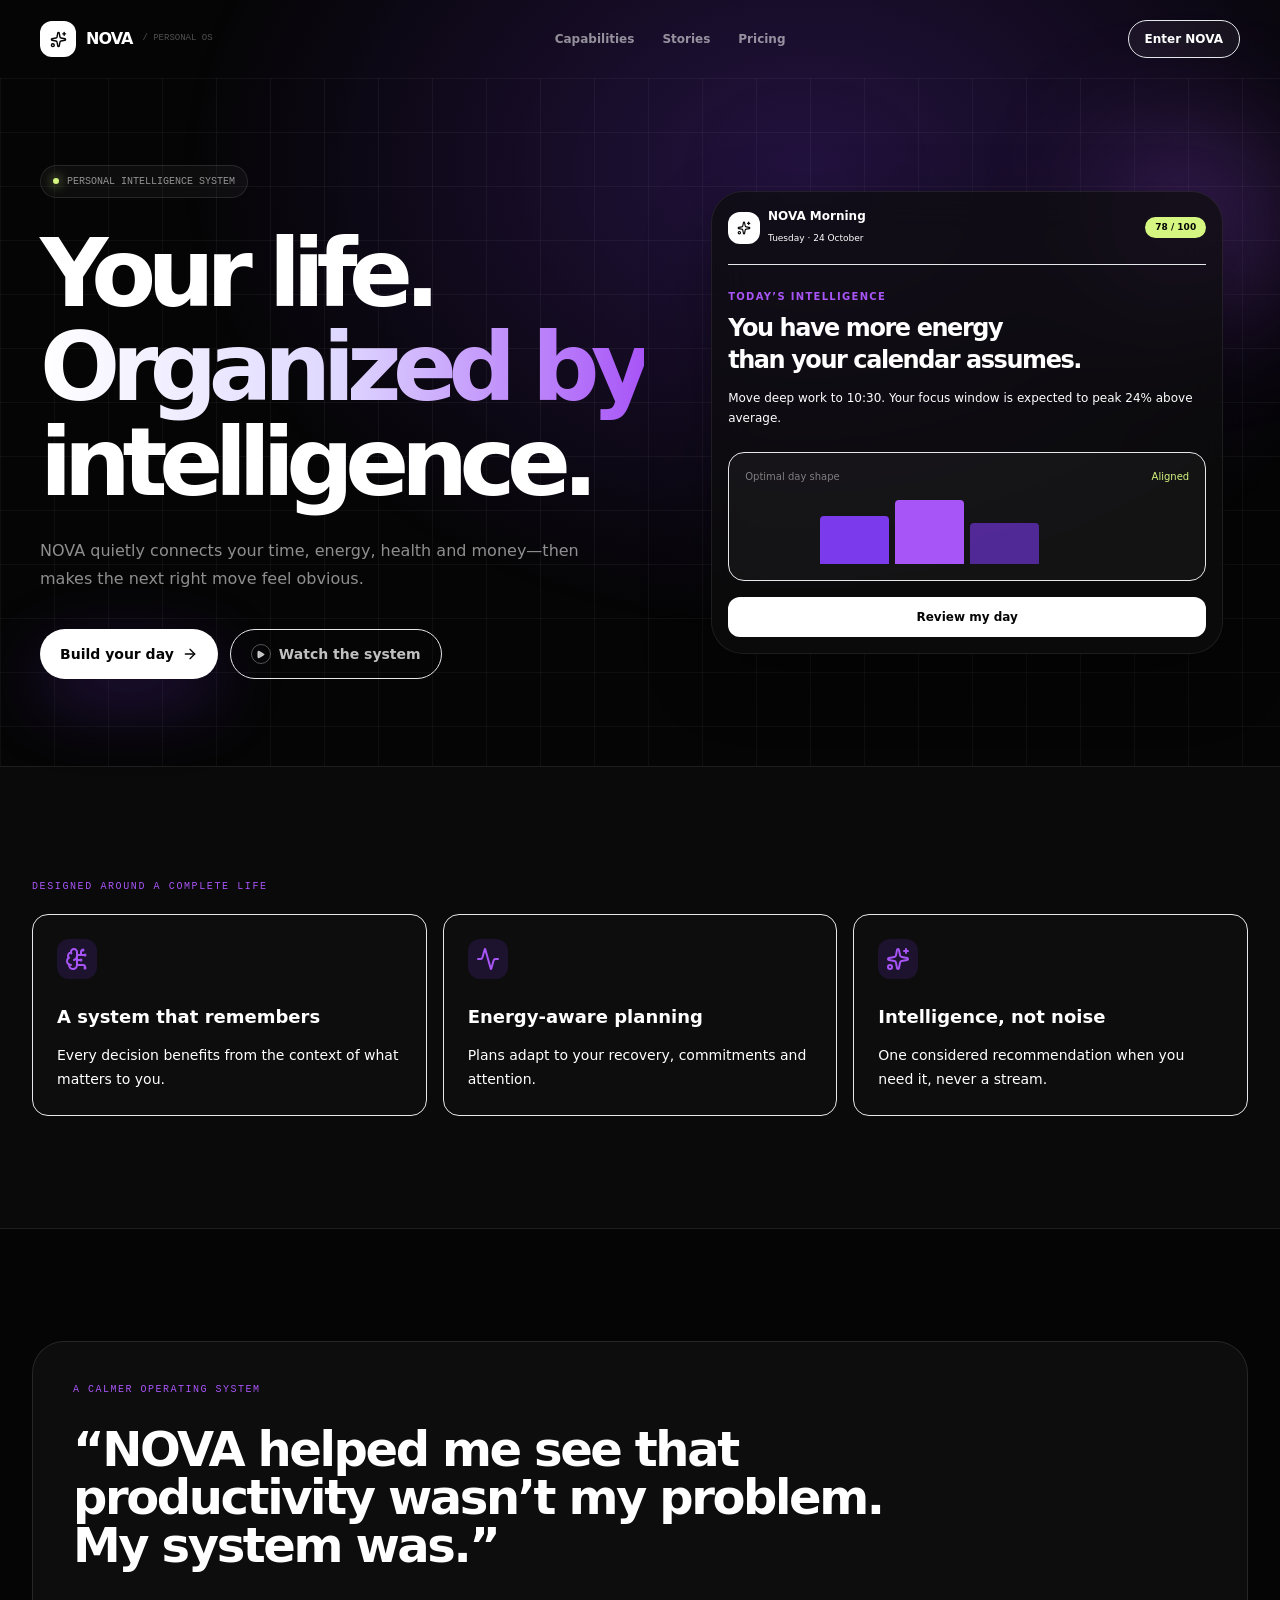
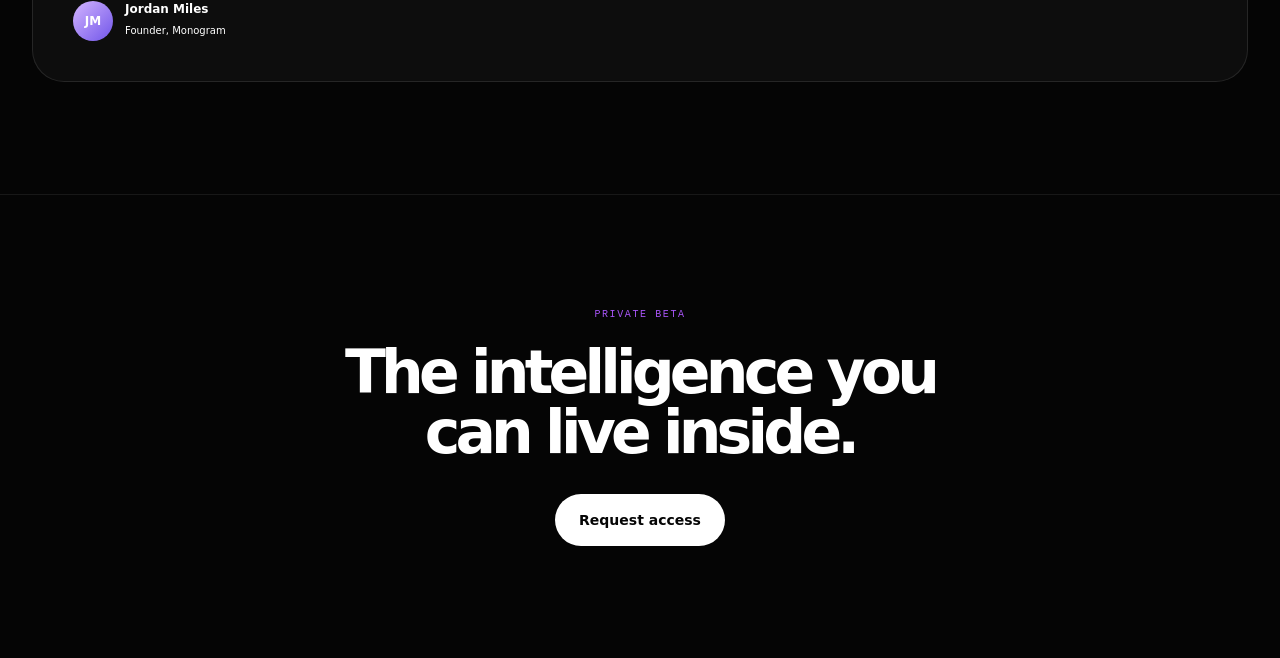
==== nova/index.html @ c9003117 "Publish product design collection" ====
<!doctype html><html lang="en"><head><meta charset="UTF-8"/><meta name="viewport" content="width=device-width,initial-scale=1.0"/><meta name="theme-color" content="#050505"/><title>NOVA — Personal Intelligence System</title>  <script type="module" crossorigin src="/nova/assets/index-4F0aN7J9.js"></script>
  <link rel="stylesheet" crossorigin href="/nova/assets/index-CDUQumEA.css">
</head><body><div id="root"></div></body></html>
---- nova/assets/index-CDUQumEA.css ----
*,:before,:after,::backdrop{--tw-border-spacing-x:0;--tw-border-spacing-y:0;--tw-translate-x:0;--tw-translate-y:0;--tw-rotate:0;--tw-skew-x:0;--tw-skew-y:0;--tw-scale-x:1;--tw-scale-y:1;--tw-pan-x: ;--tw-pan-y: ;--tw-pinch-zoom: ;--tw-scroll-snap-strictness:proximity;--tw-gradient-from-position: ;--tw-gradient-via-position: ;--tw-gradient-to-position: ;--tw-ordinal: ;--tw-slashed-zero: ;--tw-numeric-figure: ;--tw-numeric-spacing: ;--tw-numeric-fraction: ;--tw-ring-inset: ;--tw-ring-offset-width:0px;--tw-ring-offset-color:#fff;--tw-ring-color:#3b82f680;--tw-ring-offset-shadow:0 0 #0000;--tw-ring-shadow:0 0 #0000;--tw-shadow:0 0 #0000;--tw-shadow-colored:0 0 #0000;--tw-blur: ;--tw-brightness: ;--tw-contrast: ;--tw-grayscale: ;--tw-hue-rotate: ;--tw-invert: ;--tw-saturate: ;--tw-sepia: ;--tw-drop-shadow: ;--tw-backdrop-blur: ;--tw-backdrop-brightness: ;--tw-backdrop-contrast: ;--tw-backdrop-grayscale: ;--tw-backdrop-hue-rotate: ;--tw-backdrop-invert: ;--tw-backdrop-opacity: ;--tw-backdrop-saturate: ;--tw-backdrop-sepia: ;--tw-contain-size: ;--tw-contain-layout: ;--tw-contain-paint: ;--tw-contain-style: }*,:before,:after{box-sizing:border-box;border:0 solid #e5e7eb}:before,:after{--tw-content:""}html,:host{-webkit-text-size-adjust:100%;tab-size:4;font-feature-settings:normal;font-variation-settings:normal;-webkit-tap-highlight-color:transparent;font-family:ui-sans-serif,system-ui,sans-serif,Apple Color Emoji,Segoe UI Emoji,Segoe UI Symbol,Noto Color Emoji;line-height:1.5}body{line-height:inherit;margin:0}hr{height:0;color:inherit;border-top-width:1px}abbr:where([title]){-webkit-text-decoration:underline dotted;text-decoration:underline dotted}h1,h2,h3,h4,h5,h6{font-size:inherit;font-weight:inherit}a{color:inherit;-webkit-text-decoration:inherit;text-decoration:inherit}b,strong{font-weight:bolder}code,kbd,samp,pre{font-feature-settings:normal;font-variation-settings:normal;font-family:ui-monospace,SFMono-Regular,Menlo,Monaco,Consolas,Liberation Mono,Courier New,monospace;font-size:1em}small{font-size:80%}sub,sup{vertical-align:baseline;font-size:75%;line-height:0;position:relative}sub{bottom:-.25em}sup{top:-.5em}table{text-indent:0;border-color:inherit;border-collapse:collapse}button,input,optgroup,select,textarea{font-feature-settings:inherit;font-variation-settings:inherit;font-family:inherit;font-size:100%;font-weight:inherit;line-height:inherit;letter-spacing:inherit;color:inherit;margin:0;padding:0}button,select{text-transform:none}button,input:where([type=button]),input:where([type=reset]),input:where([type=submit]){-webkit-appearance:button;background-color:#0000;background-image:none}:-moz-focusring{outline:auto}:-moz-ui-invalid{box-shadow:none}progress{vertical-align:baseline}::-webkit-inner-spin-button{height:auto}::-webkit-outer-spin-button{height:auto}[type=search]{-webkit-appearance:textfield;outline-offset:-2px}::-webkit-search-decoration{-webkit-appearance:none}::-webkit-file-upload-button{-webkit-appearance:button;font:inherit}summary{display:list-item}blockquote,dl,dd,h1,h2,h3,h4,h5,h6,hr,figure,p,pre{margin:0}fieldset{margin:0;padding:0}legend{padding:0}ol,ul,menu{margin:0;padding:0;list-style:none}dialog{padding:0}textarea{resize:vertical}input::-moz-placeholder{opacity:1;color:#9ca3af}textarea::-moz-placeholder{opacity:1;color:#9ca3af}input::placeholder,textarea::placeholder{opacity:1;color:#9ca3af}button,[role=button]{cursor:pointer}:disabled{cursor:default}img,svg,video,canvas,audio,iframe,embed,object{vertical-align:middle;display:block}img,video{max-width:100%;height:auto}[hidden]:where(:not([hidden=until-found])){display:none}.pointer-events-none{pointer-events:none}.visible{visibility:visible}.fixed{position:fixed}.absolute{position:absolute}.relative{position:relative}.sticky{position:sticky}.inset-0{inset:0}.inset-x-0{left:0;right:0}.inset-y-0{top:0;bottom:0}.-right-12{right:-3rem}.-top-12{top:-3rem}.-top-52{top:-13rem}.bottom-\[22\%\]{bottom:22%}.left-0{left:0}.left-\[15\%\]{left:15%}.left-\[29\%\]{left:29%}.left-\[51\%\]{left:51%}.right-2{right:.5rem}.right-\[17\%\]{right:17%}.right-\[8\%\]{right:8%}.top-0{top:0}.top-2{top:.5rem}.top-\[20\%\]{top:20%}.top-\[30\%\]{top:30%}.top-\[44\%\]{top:44%}.z-20{z-index:20}.z-30{z-index:30}.z-40{z-index:40}.z-50{z-index:50}.float-right{float:right}.mx-auto{margin-left:auto;margin-right:auto}.-mt-0\.5{margin-top:-.125rem}.ml-12{margin-left:3rem}.ml-2{margin-left:.5rem}.ml-auto{margin-left:auto}.mr-1{margin-right:.25rem}.mr-2{margin-right:.5rem}.mt-1{margin-top:.25rem}.mt-10{margin-top:2.5rem}.mt-2{margin-top:.5rem}.mt-3{margin-top:.75rem}.mt-4{margin-top:1rem}.mt-5{margin-top:1.25rem}.mt-6{margin-top:1.5rem}.mt-7{margin-top:1.75rem}.mt-8{margin-top:2rem}.mt-9{margin-top:2.25rem}.mt-auto{margin-top:auto}.block{display:block}.inline{display:inline}.flex{display:flex}.inline-flex{display:inline-flex}.grid{display:grid}.hidden{display:none}.h-1\.5{height:.375rem}.h-10{height:2.5rem}.h-12{height:3rem}.h-16{height:4rem}.h-2{height:.5rem}.h-24{height:6rem}.h-28{height:7rem}.h-3{height:.75rem}.h-40{height:10rem}.h-5{height:1.25rem}.h-6{height:1.5rem}.h-7{height:1.75rem}.h-8{height:2rem}.h-9{height:2.25rem}.h-\[20\%\]{height:20%}.h-\[35\%\]{height:35%}.h-\[35rem\]{height:35rem}.h-\[4\.4rem\]{height:4.4rem}.h-\[4\.75rem\]{height:4.75rem}.h-\[42\%\]{height:42%}.h-\[48rem\]{height:48rem}.h-\[5\.3rem\]{height:5.3rem}.h-\[64\%\]{height:64%}.h-\[75\%\]{height:75%}.h-full{height:100%}.min-h-\[40rem\]{min-height:40rem}.min-h-\[43rem\]{min-height:43rem}.min-h-\[calc\(100vh-9rem\)\]{min-height:calc(100vh - 9rem)}.min-h-screen{min-height:100vh}.w-1\.5{width:.375rem}.w-10{width:2.5rem}.w-12{width:3rem}.w-2{width:.5rem}.w-24{width:6rem}.w-28{width:7rem}.w-3{width:.75rem}.w-40{width:10rem}.w-5{width:1.25rem}.w-6{width:1.5rem}.w-7{width:1.75rem}.w-8{width:2rem}.w-9{width:2.25rem}.w-\[17\.5rem\]{width:17.5rem}.w-\[35rem\]{width:35rem}.w-\[4\.75rem\]{width:4.75rem}.w-\[5\.3rem\]{width:5.3rem}.w-fit{width:fit-content}.w-full{width:100%}.min-w-0{min-width:0}.max-w-3xl{max-width:48rem}.max-w-4xl{max-width:56rem}.max-w-7xl{max-width:80rem}.max-w-\[108rem\]{max-width:108rem}.max-w-\[32rem\]{max-width:32rem}.max-w-\[78\%\]{max-width:78%}.max-w-xl{max-width:36rem}.flex-1{flex:1}.shrink-0{flex-shrink:0}.-translate-x-full{--tw-translate-x:-100%;transform:translate(var(--tw-translate-x), var(--tw-translate-y)) rotate(var(--tw-rotate)) skewX(var(--tw-skew-x)) skewY(var(--tw-skew-y)) scaleX(var(--tw-scale-x)) scaleY(var(--tw-scale-y))}.translate-x-0{--tw-translate-x:0px;transform:translate(var(--tw-translate-x), var(--tw-translate-y)) rotate(var(--tw-rotate)) skewX(var(--tw-skew-x)) skewY(var(--tw-skew-y)) scaleX(var(--tw-scale-x)) scaleY(var(--tw-scale-y))}.grid-cols-3{grid-template-columns:repeat(3,minmax(0,1fr))}.flex-col{flex-direction:column}.flex-wrap{flex-wrap:wrap}.place-items-center{place-items:center}.items-start{align-items:flex-start}.items-end{align-items:flex-end}.items-center{align-items:center}.justify-end{justify-content:flex-end}.justify-between{justify-content:space-between}.gap-1{gap:.25rem}.gap-1\.5{gap:.375rem}.gap-12{gap:3rem}.gap-2{gap:.5rem}.gap-2\.5{gap:.625rem}.gap-3{gap:.75rem}.gap-4{gap:1rem}.gap-5{gap:1.25rem}.gap-7{gap:1.75rem}.space-y-1>:not([hidden])~:not([hidden]){--tw-space-y-reverse:0;margin-top:calc(.25rem * calc(1 - var(--tw-space-y-reverse)));margin-bottom:calc(.25rem * var(--tw-space-y-reverse))}.space-y-2>:not([hidden])~:not([hidden]){--tw-space-y-reverse:0;margin-top:calc(.5rem * calc(1 - var(--tw-space-y-reverse)));margin-bottom:calc(.5rem * var(--tw-space-y-reverse))}.space-y-3>:not([hidden])~:not([hidden]){--tw-space-y-reverse:0;margin-top:calc(.75rem * calc(1 - var(--tw-space-y-reverse)));margin-bottom:calc(.75rem * var(--tw-space-y-reverse))}.space-y-4>:not([hidden])~:not([hidden]){--tw-space-y-reverse:0;margin-top:calc(1rem * calc(1 - var(--tw-space-y-reverse)));margin-bottom:calc(1rem * var(--tw-space-y-reverse))}.space-y-5>:not([hidden])~:not([hidden]){--tw-space-y-reverse:0;margin-top:calc(1.25rem * calc(1 - var(--tw-space-y-reverse)));margin-bottom:calc(1.25rem * var(--tw-space-y-reverse))}.divide-y>:not([hidden])~:not([hidden]){--tw-divide-y-reverse:0;border-top-width:calc(1px * calc(1 - var(--tw-divide-y-reverse)));border-bottom-width:calc(1px * var(--tw-divide-y-reverse))}.overflow-auto{overflow:auto}.overflow-hidden{overflow:hidden}.rounded{border-radius:.25rem}.rounded-2xl{border-radius:1rem}.rounded-3xl{border-radius:1.5rem}.rounded-\[2rem\]{border-radius:2rem}.rounded-full{border-radius:9999px}.rounded-lg{border-radius:.5rem}.rounded-xl{border-radius:.75rem}.rounded-t{border-top-left-radius:.25rem;border-top-right-radius:.25rem}.rounded-t-md{border-top-left-radius:.375rem;border-top-right-radius:.375rem}.border{border-width:1px}.border-y{border-top-width:1px;border-bottom-width:1px}.border-b{border-bottom-width:1px}.border-l-2{border-left-width:2px}.border-r{border-right-width:1px}.border-t{border-top-width:1px}.border-lime{--tw-border-opacity:1;border-color:rgb(213 247 129/var(--tw-border-opacity,1))}.border-orchid{--tw-border-opacity:1;border-color:rgb(168 85 247/var(--tw-border-opacity,1))}.border-purple\/25{border-color:#7c3aed40}.border-white\/10{border-color:#ffffff1a}.border-white\/20{border-color:#fff3}.border-white\/30{border-color:#ffffff4d}.border-white\/\[\.08\]{border-color:#ffffff14}.bg-\[\#09090b\]\/95{background-color:#09090bf2}.bg-\[radial-gradient\(circle_at_80\%_10\%\,rgba\(124\,58\,237\,\.23\)\,transparent_35\%\)\,\#0d0d0d\]{background-color:radial-gradient(circle at 80% 10%,#7c3aed3b,transparent 35%),#0d0d0d}.bg-\[radial-gradient\(circle_at_85\%_10\%\,rgba\(124\,58\,237\,\.3\)\,transparent_35\%\)\,\#0d0d0d\]{background-color:radial-gradient(circle at 85% 10%,#7c3aed4d,transparent 35%),#0d0d0d}.bg-black\/70{background-color:#000000b3}.bg-danger\/15{background-color:#ff8e8a26}.bg-lime{--tw-bg-opacity:1;background-color:rgb(213 247 129/var(--tw-bg-opacity,1))}.bg-orchid{--tw-bg-opacity:1;background-color:rgb(168 85 247/var(--tw-bg-opacity,1))}.bg-orchid\/35{background-color:#a855f759}.bg-purple{--tw-bg-opacity:1;background-color:rgb(124 58 237/var(--tw-bg-opacity,1))}.bg-purple\/15{background-color:#7c3aed26}.bg-purple\/20{background-color:#7c3aed33}.bg-purple\/60{background-color:#7c3aed99}.bg-success{--tw-bg-opacity:1;background-color:rgb(128 226 190/var(--tw-bg-opacity,1))}.bg-success\/15{background-color:#80e2be26}.bg-surface{--tw-bg-opacity:1;background-color:rgb(13 13 13/var(--tw-bg-opacity,1))}.bg-transparent{background-color:#0000}.bg-void{--tw-bg-opacity:1;background-color:rgb(5 5 5/var(--tw-bg-opacity,1))}.bg-void\/75{background-color:#050505bf}.bg-white{--tw-bg-opacity:1;background-color:rgb(255 255 255/var(--tw-bg-opacity,1))}.bg-white\/15{background-color:#ffffff26}.bg-white\/30{background-color:#ffffff4d}.bg-white\/5{background-color:#ffffff0d}.bg-white\/\[\.025\]{background-color:#ffffff06}.bg-white\/\[\.035\]{background-color:#ffffff09}.bg-\[conic-gradient\(\#a855f7_0_63\%\,\#25252a_63\%_100\%\)\]{background-image:conic-gradient(#a855f7 0 63%,#25252a 63% 100%)}.bg-\[conic-gradient\(\#a855f7_0_72\%\,\#25252a_72\%_100\%\)\]{background-image:conic-gradient(#a855f7 0 72%,#25252a 72% 100%)}.bg-\[linear-gradient\(135deg\,\#d2bdff\,\#8567ec\)\]{background-image:linear-gradient(135deg,#d2bdff,#8567ec)}.bg-\[linear-gradient\(135deg\,\#d4b5ff\,\#7055e9\)\]{background-image:linear-gradient(135deg,#d4b5ff,#7055e9)}.bg-\[linear-gradient\(135deg\,\#dfc9ff\,\#7c3aed\)\]{background-image:linear-gradient(135deg,#dfc9ff,#7c3aed)}.bg-\[radial-gradient\(circle_at_50\%_45\%\,rgba\(124\,58\,237\,\.4\)\,transparent_24\%\)\]{background-image:radial-gradient(circle at 50% 45%,#7c3aed66,#0000 24%)}.bg-\[radial-gradient\(ellipse_at_63\%_22\%\,rgba\(124\,58\,237\,\.25\)\,transparent_55\%\)\]{background-image:radial-gradient(at 63% 22%,#7c3aed40,#0000 55%)}.bg-gradient-to-r{background-image:linear-gradient(to right, var(--tw-gradient-stops))}.from-white{--tw-gradient-from:#fff var(--tw-gradient-from-position);--tw-gradient-to:#fff0 var(--tw-gradient-to-position);--tw-gradient-stops:var(--tw-gradient-from), var(--tw-gradient-to)}.via-\[\#ded7ff\]{--tw-gradient-to:#ded7ff00 var(--tw-gradient-to-position);--tw-gradient-stops:var(--tw-gradient-from), #ded7ff var(--tw-gradient-via-position), var(--tw-gradient-to)}.to-orchid{--tw-gradient-to:#a855f7 var(--tw-gradient-to-position)}.bg-clip-text{-webkit-background-clip:text;background-clip:text}.p-2{padding:.5rem}.p-2\.5{padding:.625rem}.p-3{padding:.75rem}.p-4{padding:1rem}.p-5{padding:1.25rem}.p-6{padding:1.5rem}.p-7{padding:1.75rem}.px-1\.5{padding-left:.375rem;padding-right:.375rem}.px-2{padding-left:.5rem;padding-right:.5rem}.px-2\.5{padding-left:.625rem;padding-right:.625rem}.px-3{padding-left:.75rem;padding-right:.75rem}.px-4{padding-left:1rem;padding-right:1rem}.px-5{padding-left:1.25rem;padding-right:1.25rem}.px-6{padding-left:1.5rem;padding-right:1.5rem}.py-0\.5{padding-top:.125rem;padding-bottom:.125rem}.py-1{padding-top:.25rem;padding-bottom:.25rem}.py-1\.5{padding-top:.375rem;padding-bottom:.375rem}.py-2{padding-top:.5rem;padding-bottom:.5rem}.py-2\.5{padding-top:.625rem;padding-bottom:.625rem}.py-20{padding-top:5rem;padding-bottom:5rem}.py-3{padding-top:.75rem;padding-bottom:.75rem}.py-3\.5{padding-top:.875rem;padding-bottom:.875rem}.py-4{padding-top:1rem;padding-bottom:1rem}.py-5{padding-top:1.25rem;padding-bottom:1.25rem}.pb-2{padding-bottom:.5rem}.pb-4{padding-bottom:1rem}.pl-4{padding-left:1rem}.pt-5{padding-top:1.25rem}.text-left{text-align:left}.text-center{text-align:center}.font-mono{font-family:ui-monospace,SFMono-Regular,Menlo,Monaco,Consolas,Liberation Mono,Courier New,monospace}.text-2xl{font-size:1.5rem;line-height:2rem}.text-3xl{font-size:1.875rem;line-height:2.25rem}.text-4xl{font-size:2.25rem;line-height:2.5rem}.text-5xl{font-size:3rem;line-height:1}.text-\[10px\]{font-size:10px}.text-\[11px\]{font-size:11px}.text-\[8px\]{font-size:8px}.text-\[9px\]{font-size:9px}.text-base{font-size:1rem;line-height:1.5rem}.text-lg{font-size:1.125rem;line-height:1.75rem}.text-sm{font-size:.875rem;line-height:1.25rem}.text-xl{font-size:1.25rem;line-height:1.75rem}.text-xs{font-size:.75rem;line-height:1rem}.font-bold{font-weight:700}.font-extrabold{font-weight:800}.uppercase{text-transform:uppercase}.leading-4{line-height:1rem}.leading-5{line-height:1.25rem}.leading-6{line-height:1.5rem}.leading-7{line-height:1.75rem}.leading-\[\.88\]{line-height:.88}.leading-\[1\.16\]{line-height:1.16}.leading-tight{line-height:1.25}.tracking-\[-\.055em\]{letter-spacing:-.055em}.tracking-\[-\.05em\]{letter-spacing:-.05em}.tracking-\[-\.065em\]{letter-spacing:-.065em}.tracking-\[-\.06em\]{letter-spacing:-.06em}.tracking-\[-\.08em\]{letter-spacing:-.08em}.tracking-\[-\.09em\]{letter-spacing:-.09em}.tracking-\[\.12em\]{letter-spacing:.12em}.tracking-\[\.13em\]{letter-spacing:.13em}.tracking-\[\.14em\]{letter-spacing:.14em}.tracking-\[\.15em\]{letter-spacing:.15em}.tracking-\[\.16em\]{letter-spacing:.16em}.text-danger{--tw-text-opacity:1;color:rgb(255 142 138/var(--tw-text-opacity,1))}.text-lime{--tw-text-opacity:1;color:rgb(213 247 129/var(--tw-text-opacity,1))}.text-orchid{--tw-text-opacity:1;color:rgb(168 85 247/var(--tw-text-opacity,1))}.text-success{--tw-text-opacity:1;color:rgb(128 226 190/var(--tw-text-opacity,1))}.text-transparent{color:#0000}.text-void{--tw-text-opacity:1;color:rgb(5 5 5/var(--tw-text-opacity,1))}.text-white{--tw-text-opacity:1;color:rgb(255 255 255/var(--tw-text-opacity,1))}.text-white\/30{color:#ffffff4d}.text-white\/35{color:#ffffff59}.text-white\/40{color:#fff6}.text-white\/45{color:#ffffff73}.text-white\/50{color:#ffffff80}.text-white\/55{color:#ffffff8c}.text-white\/60{color:#fff9}.text-white\/65{color:#ffffffa6}.text-white\/70{color:#ffffffb3}.text-white\/75{color:#ffffffbf}.text-white\/85{color:#ffffffd9}.line-through{text-decoration-line:line-through}.opacity-40{opacity:.4}.opacity-\[\.035\]{opacity:.035}.opacity-\[\.04\]{opacity:.04}.shadow-\[0_0_12px_\#d5f781\]{--tw-shadow:0 0 12px #d5f781;--tw-shadow-colored:0 0 12px var(--tw-shadow-color);box-shadow:var(--tw-ring-offset-shadow,0 0 #0000), var(--tw-ring-shadow,0 0 #0000), var(--tw-shadow)}.shadow-\[0_9px_20px_rgba\(124\,58\,237\,\.22\)\]{--tw-shadow:0 9px 20px #7c3aed38;--tw-shadow-colored:0 9px 20px var(--tw-shadow-color);box-shadow:var(--tw-ring-offset-shadow,0 0 #0000), var(--tw-ring-shadow,0 0 #0000), var(--tw-shadow)}.shadow-glass{--tw-shadow:0 24px 65px #00000059;--tw-shadow-colored:0 24px 65px var(--tw-shadow-color);box-shadow:var(--tw-ring-offset-shadow,0 0 #0000), var(--tw-ring-shadow,0 0 #0000), var(--tw-shadow)}.shadow-glow{--tw-shadow:0 24px 70px #7c3aed47;--tw-shadow-colored:0 24px 70px var(--tw-shadow-color);box-shadow:var(--tw-ring-offset-shadow,0 0 #0000), var(--tw-ring-shadow,0 0 #0000), var(--tw-shadow)}.outline-none{outline-offset:2px;outline:2px solid #0000}.outline{outline-style:solid}.blur-3xl{--tw-blur:blur(64px);filter:var(--tw-blur) var(--tw-brightness) var(--tw-contrast) var(--tw-grayscale) var(--tw-hue-rotate) var(--tw-invert) var(--tw-saturate) var(--tw-sepia) var(--tw-drop-shadow)}.blur-\[140px\]{--tw-blur:blur(140px);filter:var(--tw-blur) var(--tw-brightness) var(--tw-contrast) var(--tw-grayscale) var(--tw-hue-rotate) var(--tw-invert) var(--tw-saturate) var(--tw-sepia) var(--tw-drop-shadow)}.filter{filter:var(--tw-blur) var(--tw-brightness) var(--tw-contrast) var(--tw-grayscale) var(--tw-hue-rotate) var(--tw-invert) var(--tw-saturate) var(--tw-sepia) var(--tw-drop-shadow)}.backdrop-blur{--tw-backdrop-blur:blur(8px);-webkit-backdrop-filter:var(--tw-backdrop-blur) var(--tw-backdrop-brightness) var(--tw-backdrop-contrast) var(--tw-backdrop-grayscale) var(--tw-backdrop-hue-rotate) var(--tw-backdrop-invert) var(--tw-backdrop-opacity) var(--tw-backdrop-saturate) var(--tw-backdrop-sepia);backdrop-filter:var(--tw-backdrop-blur) var(--tw-backdrop-brightness) var(--tw-backdrop-contrast) var(--tw-backdrop-grayscale) var(--tw-backdrop-hue-rotate) var(--tw-backdrop-invert) var(--tw-backdrop-opacity) var(--tw-backdrop-saturate) var(--tw-backdrop-sepia)}.backdrop-blur-xl{--tw-backdrop-blur:blur(24px);-webkit-backdrop-filter:var(--tw-backdrop-blur) var(--tw-backdrop-brightness) var(--tw-backdrop-contrast) var(--tw-backdrop-grayscale) var(--tw-backdrop-hue-rotate) var(--tw-backdrop-invert) var(--tw-backdrop-opacity) var(--tw-backdrop-saturate) var(--tw-backdrop-sepia);backdrop-filter:var(--tw-backdrop-blur) var(--tw-backdrop-brightness) var(--tw-backdrop-contrast) var(--tw-backdrop-grayscale) var(--tw-backdrop-hue-rotate) var(--tw-backdrop-invert) var(--tw-backdrop-opacity) var(--tw-backdrop-saturate) var(--tw-backdrop-sepia)}.transition{transition-property:color,background-color,border-color,text-decoration-color,fill,stroke,opacity,box-shadow,transform,filter,-webkit-backdrop-filter,backdrop-filter;transition-duration:.15s;transition-timing-function:cubic-bezier(.4,0,.2,1)}.transition-transform{transition-property:transform;transition-duration:.15s;transition-timing-function:cubic-bezier(.4,0,.2,1)}:root{color:#fff;font-synthesis:none;background:#050505;font-family:Inter,ui-sans-serif,system-ui,-apple-system,BlinkMacSystemFont,Segoe UI,sans-serif}*{box-sizing:border-box}body{background:#050505;min-width:320px;margin:0}button,input,textarea{font:inherit}button{cursor:pointer}::selection{color:#fff;background:#7c3aed}.noise{mix-blend-mode:soft-light;background-image:url("data:image/svg+xml,%3Csvg viewBox='0 0 150 150' xmlns='http://www.w3.org/2000/svg'%3E%3Cfilter id='n'%3E%3CfeTurbulence type='fractalNoise' baseFrequency='.9' numOctaves='3' stitchTiles='stitch'/%3E%3C/filter%3E%3Crect width='100%25' height='100%25' filter='url(%23n)' opacity='.8'/%3E%3C/svg%3E")}.glass{-webkit-backdrop-filter:blur(20px);backdrop-filter:blur(20px);background:#0d0d0db8;border:1px solid #ffffff14}.grid-lines{background-image:linear-gradient(#ffffff0b 1px,#0000 1px),linear-gradient(90deg,#ffffff0b 1px,#0000 1px);background-size:54px 54px}.scrollbar::-webkit-scrollbar{width:5px;height:5px}.scrollbar::-webkit-scrollbar-thumb{background:#2a2a2e;border-radius:100px}.orb{animation:10s ease-in-out infinite float}@keyframes float{50%{transform:translateY(-18px)scale(1.05)}}.placeholder\:text-white\/35::placeholder{color:#ffffff59}.after\:absolute:after{content:var(--tw-content);position:absolute}.after\:top-0\.5:after{content:var(--tw-content);top:.125rem}.after\:h-4:after{content:var(--tw-content);height:1rem}.after\:w-4:after{content:var(--tw-content);width:1rem}.after\:translate-x-0\.5:after{content:var(--tw-content);--tw-translate-x:.125rem;transform:translate(var(--tw-translate-x), var(--tw-translate-y)) rotate(var(--tw-rotate)) skewX(var(--tw-skew-x)) skewY(var(--tw-skew-y)) scaleX(var(--tw-scale-x)) scaleY(var(--tw-scale-y))}.after\:translate-x-\[17px\]:after{content:var(--tw-content);--tw-translate-x:17px;transform:translate(var(--tw-translate-x), var(--tw-translate-y)) rotate(var(--tw-rotate)) skewX(var(--tw-skew-x)) skewY(var(--tw-skew-y)) scaleX(var(--tw-scale-x)) scaleY(var(--tw-scale-y))}.after\:rounded-full:after{content:var(--tw-content);border-radius:9999px}.after\:bg-white:after{content:var(--tw-content);--tw-bg-opacity:1;background-color:rgb(255 255 255/var(--tw-bg-opacity,1))}.after\:transition-transform:after{content:var(--tw-content);transition-property:transform;transition-duration:.15s;transition-timing-function:cubic-bezier(.4,0,.2,1)}.hover\:border-orchid:hover{--tw-border-opacity:1;border-color:rgb(168 85 247/var(--tw-border-opacity,1))}.hover\:border-orchid\/50:hover{border-color:#a855f780}.hover\:bg-white:hover{--tw-bg-opacity:1;background-color:rgb(255 255 255/var(--tw-bg-opacity,1))}.hover\:bg-white\/5:hover{background-color:#ffffff0d}.hover\:text-orchid:hover{--tw-text-opacity:1;color:rgb(168 85 247/var(--tw-text-opacity,1))}.hover\:text-void:hover{--tw-text-opacity:1;color:rgb(5 5 5/var(--tw-text-opacity,1))}.hover\:text-white:hover{--tw-text-opacity:1;color:rgb(255 255 255/var(--tw-text-opacity,1))}.group:hover .group-hover\:translate-x-1{--tw-translate-x:.25rem;transform:translate(var(--tw-translate-x), var(--tw-translate-y)) rotate(var(--tw-rotate)) skewX(var(--tw-skew-x)) skewY(var(--tw-skew-y)) scaleX(var(--tw-scale-x)) scaleY(var(--tw-scale-y))}@media (width>=640px){.sm\:block{display:block}.sm\:flex{display:flex}.sm\:grid-cols-2{grid-template-columns:repeat(2,minmax(0,1fr))}.sm\:p-10{padding:2.5rem}.sm\:p-7{padding:1.75rem}.sm\:px-7{padding-left:1.75rem;padding-right:1.75rem}.sm\:px-8{padding-left:2rem;padding-right:2rem}.sm\:py-28{padding-top:7rem;padding-bottom:7rem}.sm\:text-3xl{font-size:1.875rem;line-height:2.25rem}.sm\:text-4xl{font-size:2.25rem;line-height:2.5rem}.sm\:text-5xl{font-size:3rem;line-height:1}.sm\:text-6xl{font-size:3.75rem;line-height:1}.sm\:text-7xl{font-size:4.5rem;line-height:1}}@media (width>=768px){.md\:flex{display:flex}.md\:grid-cols-3{grid-template-columns:repeat(3,minmax(0,1fr))}.md\:grid-cols-\[\.95fr_1\.05fr\]{grid-template-columns:.95fr 1.05fr}.md\:flex-row{flex-direction:row}.md\:items-end{align-items:flex-end}}@media (width>=1024px){.lg\:hidden{display:none}.lg\:translate-x-0{--tw-translate-x:0px;transform:translate(var(--tw-translate-x), var(--tw-translate-y)) rotate(var(--tw-rotate)) skewX(var(--tw-skew-x)) skewY(var(--tw-skew-y)) scaleX(var(--tw-scale-x)) scaleY(var(--tw-scale-y))}.lg\:grid-cols-1{grid-template-columns:repeat(1,minmax(0,1fr))}.lg\:grid-cols-\[\.9fr_1\.1fr\]{grid-template-columns:.9fr 1.1fr}.lg\:grid-cols-\[1\.15fr_\.85fr\]{grid-template-columns:1.15fr .85fr}.lg\:grid-cols-\[1\.18fr_\.82fr\]{grid-template-columns:1.18fr .82fr}.lg\:grid-cols-\[1fr_\.9fr\]{grid-template-columns:1fr .9fr}.lg\:px-10{padding-left:2.5rem;padding-right:2.5rem}.lg\:pl-\[17\.5rem\]{padding-left:17.5rem}.lg\:text-\[5\.9rem\]{font-size:5.9rem}}@media (width>=1280px){.xl\:grid-cols-\[1\.2fr_\.8fr\]{grid-template-columns:1.2fr .8fr}.xl\:grid-cols-\[16rem_1fr_17rem\]{grid-template-columns:16rem 1fr 17rem}.xl\:grid-cols-\[1fr_\.93fr_\.86fr\]{grid-template-columns:1fr .93fr .86fr}.xl\:grid-cols-\[1fr_19rem\]{grid-template-columns:1fr 19rem}.xl\:p-8{padding:2rem}}
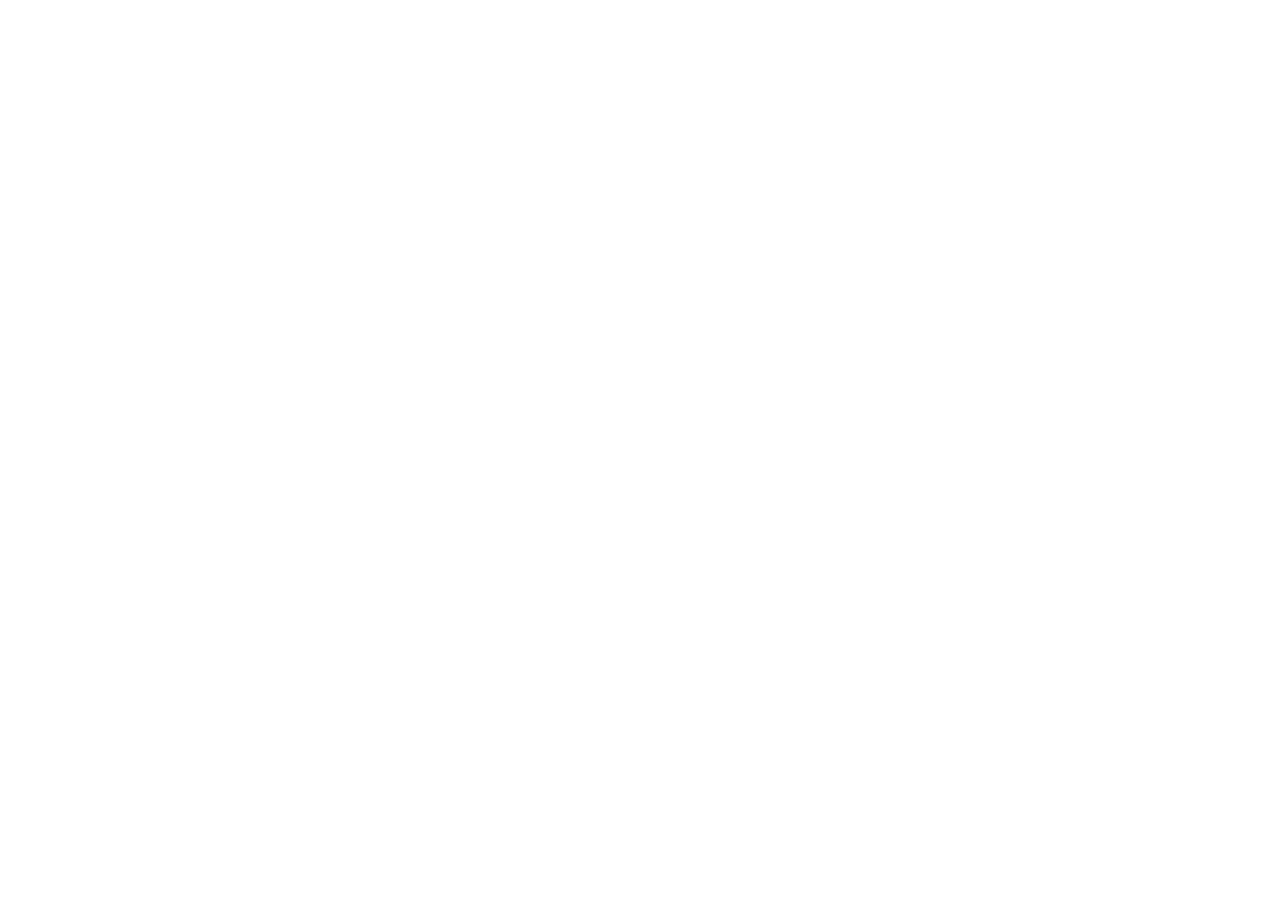
==== commit a7498d1f: "Fix NOVA asset paths for GitHub Pages" ====
--- a/nova/index.html
+++ b/nova/index.html
@@ -1,3 +1,3 @@
-<!doctype html><html lang="en"><head><meta charset="UTF-8"/><meta name="viewport" content="width=device-width,initial-scale=1.0"/><meta name="theme-color" content="#050505"/><title>NOVA — Personal Intelligence System</title>  <script type="module" crossorigin src="/nova/assets/index-4F0aN7J9.js"></script>
-  <link rel="stylesheet" crossorigin href="/nova/assets/index-CDUQumEA.css">
+<!doctype html><html lang="en"><head><meta charset="UTF-8"/><meta name="viewport" content="width=device-width,initial-scale=1.0"/><meta name="theme-color" content="#050505"/><title>NOVA — Personal Intelligence System</title>  <script type="module" crossorigin src="/product-design-collection/nova/assets/index-4F0aN7J9.js"></script>
+  <link rel="stylesheet" crossorigin href="/product-design-collection/nova/assets/index-CDUQumEA.css">
 </head><body><div id="root"></div></body></html>
